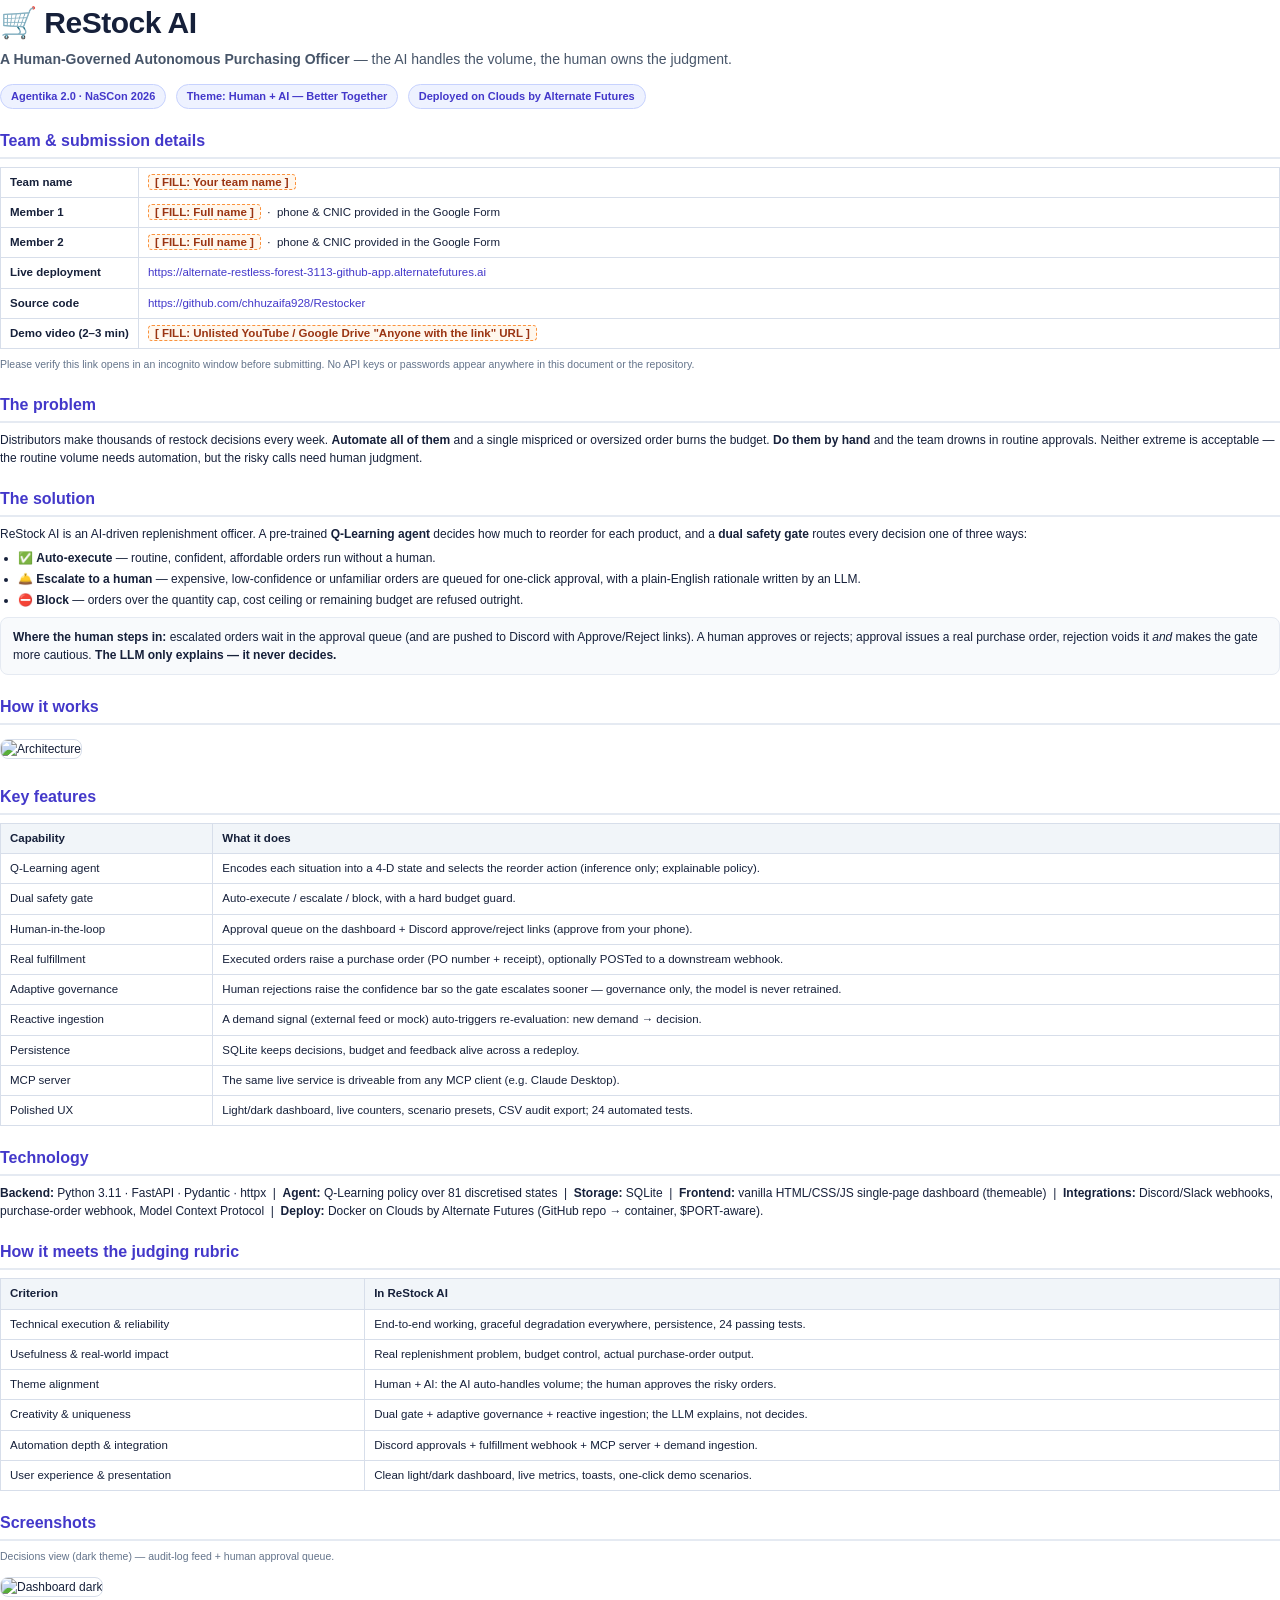
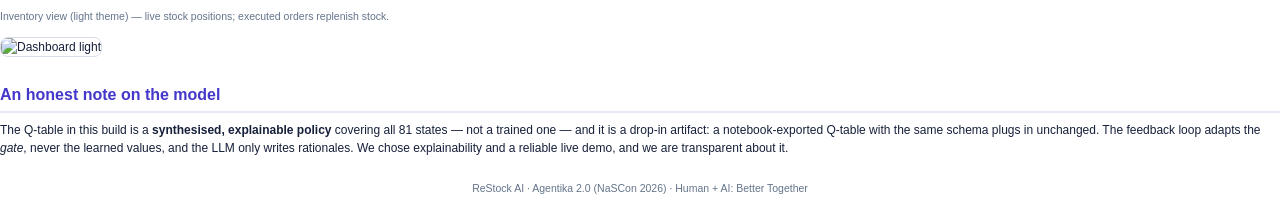
==== docs/submission.html @ a5a56a3f "docs: Agentika 2.0 submission PDF + 2-3 min video script Add submission.html -> Agentika2.0_ReStockA" ====
<!doctype html>
<html lang="en">
<head>
<meta charset="utf-8">
<style>
  @page { size: A4; margin: 16mm 15mm; }
  * { box-sizing: border-box; }
  body { font-family: "Helvetica Neue", Arial, sans-serif; color: #16203a; margin: 0; font-size: 12px; line-height: 1.5; }
  h1 { font-size: 30px; margin: 0 0 4px; letter-spacing: -0.5px; }
  h2 { font-size: 16px; margin: 20px 0 8px; color: #4338ca; border-bottom: 2px solid #e5eaf2; padding-bottom: 4px; }
  h3 { font-size: 13px; margin: 12px 0 4px; }
  p { margin: 6px 0; }
  .tagline { font-size: 14px; color: #475569; margin: 0 0 14px; }
  .badge { display: inline-block; background: #eef2ff; color: #4338ca; border: 1px solid #c7d2fe; border-radius: 999px; padding: 3px 10px; font-size: 11px; font-weight: 700; margin-right: 6px; }
  .fill { background: #fff7ed; border: 1px dashed #fb923c; color: #9a3412; border-radius: 4px; padding: 1px 6px; font-weight: 700; }
  table { width: 100%; border-collapse: collapse; margin: 8px 0; }
  th, td { border: 1px solid #d7deea; padding: 6px 9px; text-align: left; vertical-align: top; font-size: 11.5px; }
  th { background: #f1f5f9; font-weight: 700; }
  ul { margin: 6px 0; padding-left: 18px; }
  li { margin: 3px 0; }
  a { color: #4338ca; text-decoration: none; word-break: break-all; }
  .links td:first-child { white-space: nowrap; font-weight: 700; width: 130px; }
  .hero { width: 100%; border: 1px solid #d7deea; border-radius: 8px; margin: 6px 0; }
  .two { display: flex; gap: 8px; }
  .two img { width: 50%; border: 1px solid #d7deea; border-radius: 8px; }
  .muted { color: #64748b; font-size: 10.5px; }
  .pagebreak { page-break-before: always; }
  .card { background: #f8fafc; border: 1px solid #e5eaf2; border-radius: 8px; padding: 10px 12px; margin: 8px 0; }
  .center { text-align: center; }
</style>
</head>
<body>

  <h1>🛒 ReStock AI</h1>
  <p class="tagline"><strong>A Human-Governed Autonomous Purchasing Officer</strong> — the AI handles the volume, the human owns the judgment.</p>
  <span class="badge">Agentika 2.0 · NaSCon 2026</span>
  <span class="badge">Theme: Human + AI — Better Together</span>
  <span class="badge">Deployed on Clouds by Alternate Futures</span>

  <h2>Team &amp; submission details</h2>
  <table class="links">
    <tr><td>Team name</td><td><span class="fill">[ FILL: Your team name ]</span></td></tr>
    <tr><td>Member 1</td><td><span class="fill">[ FILL: Full name ]</span> &nbsp;·&nbsp; phone &amp; CNIC provided in the Google Form</td></tr>
    <tr><td>Member 2</td><td><span class="fill">[ FILL: Full name ]</span> &nbsp;·&nbsp; phone &amp; CNIC provided in the Google Form</td></tr>
    <tr><td>Live deployment</td><td><a href="https://alternate-restless-forest-3113-github-app.alternatefutures.ai">https://alternate-restless-forest-3113-github-app.alternatefutures.ai</a></td></tr>
    <tr><td>Source code</td><td><a href="https://github.com/chhuzaifa928/Restocker">https://github.com/chhuzaifa928/Restocker</a></td></tr>
    <tr><td>Demo video (2–3 min)</td><td><span class="fill">[ FILL: Unlisted YouTube / Google Drive "Anyone with the link" URL ]</span></td></tr>
  </table>
  <p class="muted">Please verify this link opens in an incognito window before submitting. No API keys or passwords appear anywhere in this document or the repository.</p>

  <h2>The problem</h2>
  <p>Distributors make thousands of restock decisions every week. <strong>Automate all of them</strong> and a single mispriced or oversized order burns the budget. <strong>Do them by hand</strong> and the team drowns in routine approvals. Neither extreme is acceptable — the routine volume needs automation, but the risky calls need human judgment.</p>

  <h2>The solution</h2>
  <p>ReStock AI is an AI-driven replenishment officer. A pre-trained <strong>Q-Learning agent</strong> decides how much to reorder for each product, and a <strong>dual safety gate</strong> routes every decision one of three ways:</p>
  <ul>
    <li>✅ <strong>Auto-execute</strong> — routine, confident, affordable orders run without a human.</li>
    <li>🛎️ <strong>Escalate to a human</strong> — expensive, low-confidence or unfamiliar orders are queued for one-click approval, with a plain-English rationale written by an LLM.</li>
    <li>⛔ <strong>Block</strong> — orders over the quantity cap, cost ceiling or remaining budget are refused outright.</li>
  </ul>
  <div class="card"><strong>Where the human steps in:</strong> escalated orders wait in the approval queue (and are pushed to Discord with Approve/Reject links). A human approves or rejects; approval issues a real purchase order, rejection voids it <em>and</em> makes the gate more cautious. <strong>The LLM only explains — it never decides.</strong></div>

  <h2>How it works</h2>
  <img class="hero" src="file:///home/user/Restocker/docs/architecture.svg" alt="Architecture">

  <div class="pagebreak"></div>
  <h2>Key features</h2>
  <table>
    <tr><th>Capability</th><th>What it does</th></tr>
    <tr><td>Q-Learning agent</td><td>Encodes each situation into a 4-D state and selects the reorder action (inference only; explainable policy).</td></tr>
    <tr><td>Dual safety gate</td><td>Auto-execute / escalate / block, with a hard budget guard.</td></tr>
    <tr><td>Human-in-the-loop</td><td>Approval queue on the dashboard + Discord approve/reject links (approve from your phone).</td></tr>
    <tr><td>Real fulfillment</td><td>Executed orders raise a purchase order (PO number + receipt), optionally POSTed to a downstream webhook.</td></tr>
    <tr><td>Adaptive governance</td><td>Human rejections raise the confidence bar so the gate escalates sooner — governance only, the model is never retrained.</td></tr>
    <tr><td>Reactive ingestion</td><td>A demand signal (external feed or mock) auto-triggers re-evaluation: new demand → decision.</td></tr>
    <tr><td>Persistence</td><td>SQLite keeps decisions, budget and feedback alive across a redeploy.</td></tr>
    <tr><td>MCP server</td><td>The same live service is driveable from any MCP client (e.g. Claude Desktop).</td></tr>
    <tr><td>Polished UX</td><td>Light/dark dashboard, live counters, scenario presets, CSV audit export; 24 automated tests.</td></tr>
  </table>

  <h2>Technology</h2>
  <p><strong>Backend:</strong> Python 3.11 · FastAPI · Pydantic · httpx &nbsp;|&nbsp; <strong>Agent:</strong> Q-Learning policy over 81 discretised states &nbsp;|&nbsp; <strong>Storage:</strong> SQLite &nbsp;|&nbsp; <strong>Frontend:</strong> vanilla HTML/CSS/JS single-page dashboard (themeable) &nbsp;|&nbsp; <strong>Integrations:</strong> Discord/Slack webhooks, purchase-order webhook, Model Context Protocol &nbsp;|&nbsp; <strong>Deploy:</strong> Docker on Clouds by Alternate Futures (GitHub repo → container, $PORT-aware).</p>

  <h2>How it meets the judging rubric</h2>
  <table>
    <tr><th>Criterion</th><th>In ReStock AI</th></tr>
    <tr><td>Technical execution &amp; reliability</td><td>End-to-end working, graceful degradation everywhere, persistence, 24 passing tests.</td></tr>
    <tr><td>Usefulness &amp; real-world impact</td><td>Real replenishment problem, budget control, actual purchase-order output.</td></tr>
    <tr><td>Theme alignment</td><td>Human + AI: the AI auto-handles volume; the human approves the risky orders.</td></tr>
    <tr><td>Creativity &amp; uniqueness</td><td>Dual gate + adaptive governance + reactive ingestion; the LLM explains, not decides.</td></tr>
    <tr><td>Automation depth &amp; integration</td><td>Discord approvals + fulfillment webhook + MCP server + demand ingestion.</td></tr>
    <tr><td>User experience &amp; presentation</td><td>Clean light/dark dashboard, live metrics, toasts, one-click demo scenarios.</td></tr>
  </table>

  <div class="pagebreak"></div>
  <h2>Screenshots</h2>
  <p class="muted">Decisions view (dark theme) — audit-log feed + human approval queue.</p>
  <img class="hero" src="file:///home/user/Restocker/docs/dashboard-dark.png" alt="Dashboard dark">
  <p class="muted">Inventory view (light theme) — live stock positions; executed orders replenish stock.</p>
  <img class="hero" src="file:///home/user/Restocker/docs/dashboard-light.png" alt="Dashboard light">

  <h2>An honest note on the model</h2>
  <p>The Q-table in this build is a <strong>synthesised, explainable policy</strong> covering all 81 states — not a trained one — and it is a drop-in artifact: a notebook-exported Q-table with the same schema plugs in unchanged. The feedback loop adapts the <em>gate</em>, never the learned values, and the LLM only writes rationales. We chose explainability and a reliable live demo, and we are transparent about it.</p>

  <p class="center muted" style="margin-top:24px;">ReStock AI · Agentika 2.0 (NaSCon 2026) · Human + AI: Better Together</p>

</body>
</html>
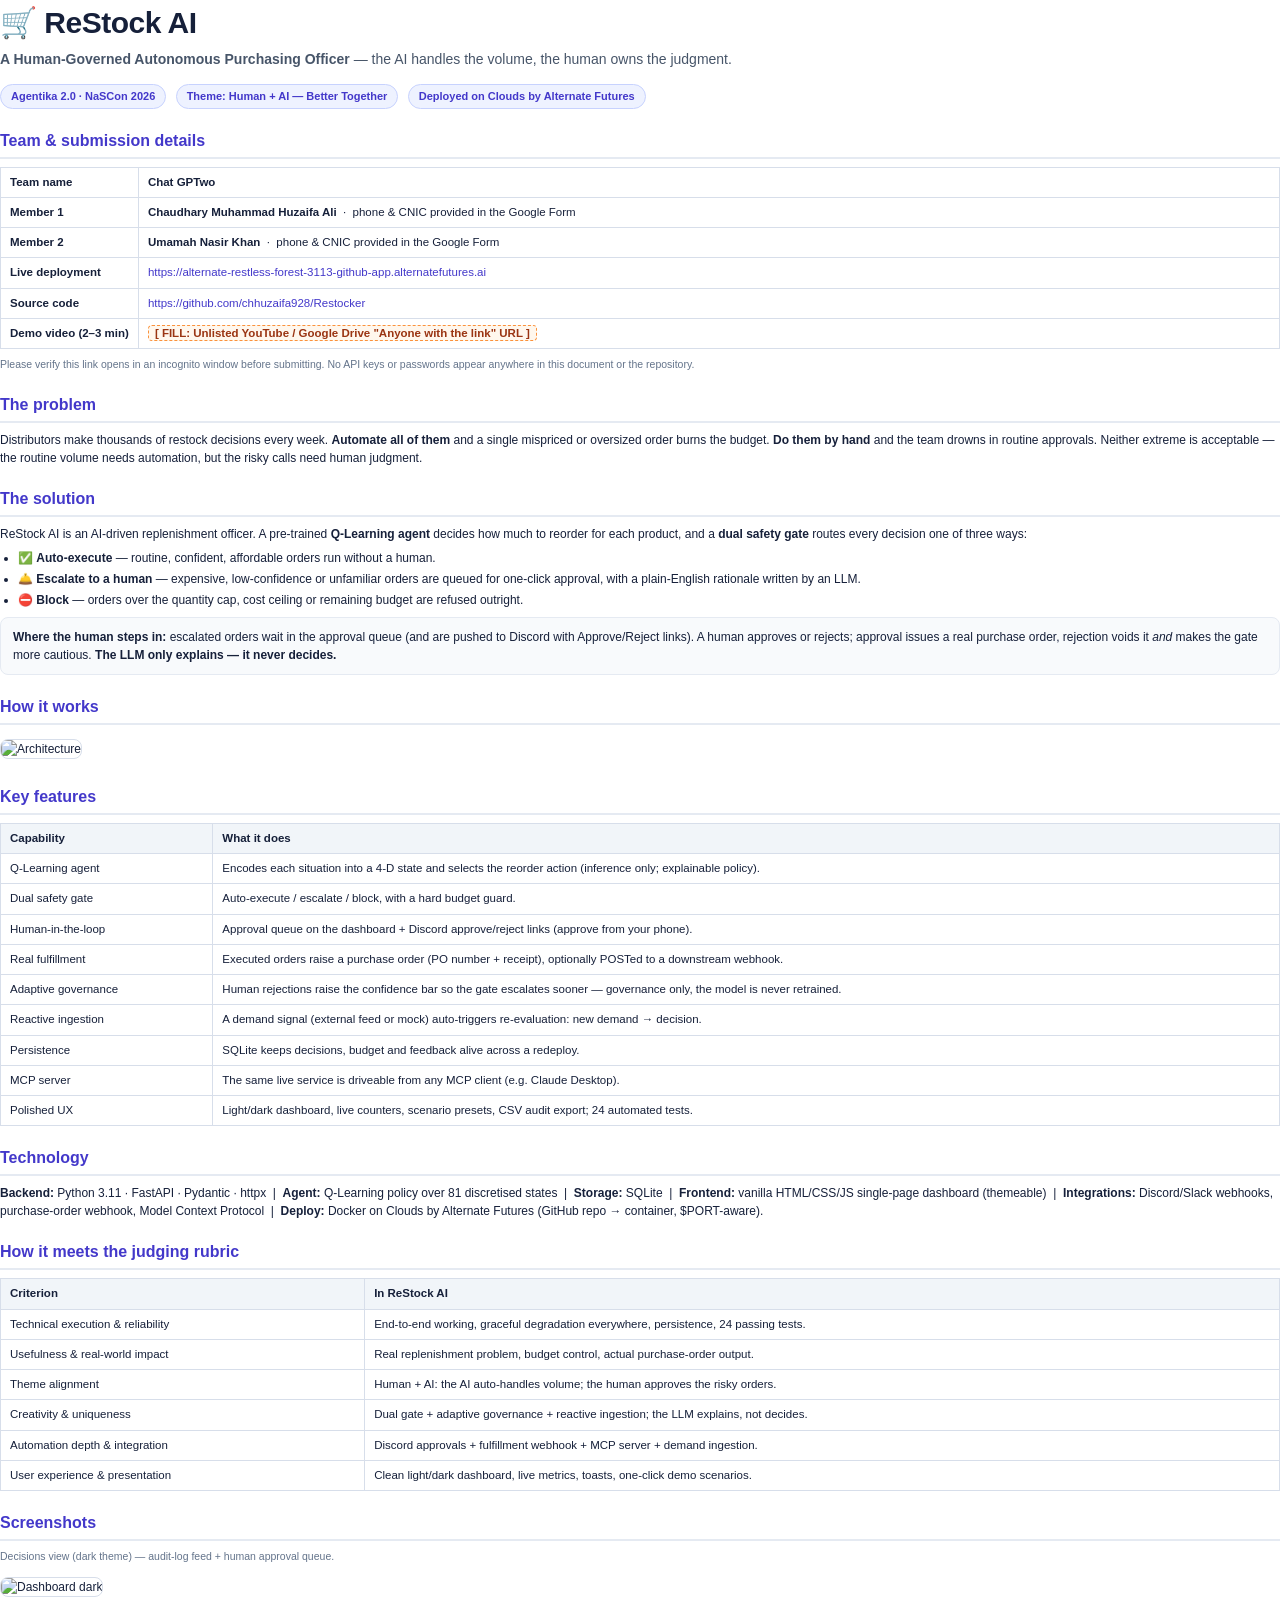
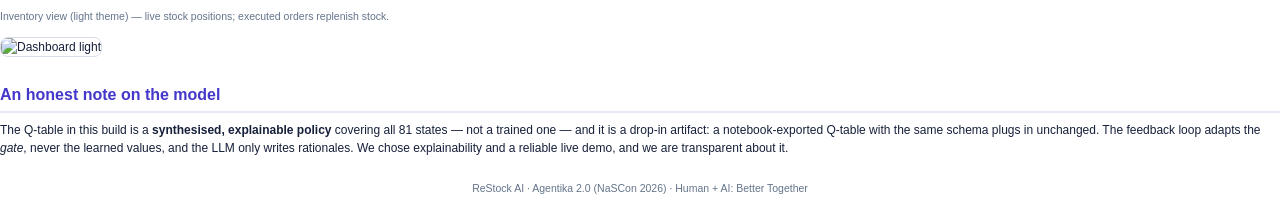
==== commit 0300f7d5: "docs: fill submission PDF with team Chat GPTwo and member names Co-Authored-By: Claude Opus 4.8 <nor" ====
--- a/docs/submission.html
+++ b/docs/submission.html
@@ -39,9 +39,9 @@
 
   <h2>Team &amp; submission details</h2>
   <table class="links">
-    <tr><td>Team name</td><td><span class="fill">[ FILL: Your team name ]</span></td></tr>
-    <tr><td>Member 1</td><td><span class="fill">[ FILL: Full name ]</span> &nbsp;·&nbsp; phone &amp; CNIC provided in the Google Form</td></tr>
-    <tr><td>Member 2</td><td><span class="fill">[ FILL: Full name ]</span> &nbsp;·&nbsp; phone &amp; CNIC provided in the Google Form</td></tr>
+    <tr><td>Team name</td><td><strong>Chat GPTwo</strong></td></tr>
+    <tr><td>Member 1</td><td><strong>Chaudhary Muhammad Huzaifa Ali</strong> &nbsp;·&nbsp; phone &amp; CNIC provided in the Google Form</td></tr>
+    <tr><td>Member 2</td><td><strong>Umamah Nasir Khan</strong> &nbsp;·&nbsp; phone &amp; CNIC provided in the Google Form</td></tr>
     <tr><td>Live deployment</td><td><a href="https://alternate-restless-forest-3113-github-app.alternatefutures.ai">https://alternate-restless-forest-3113-github-app.alternatefutures.ai</a></td></tr>
     <tr><td>Source code</td><td><a href="https://github.com/chhuzaifa928/Restocker">https://github.com/chhuzaifa928/Restocker</a></td></tr>
     <tr><td>Demo video (2–3 min)</td><td><span class="fill">[ FILL: Unlisted YouTube / Google Drive "Anyone with the link" URL ]</span></td></tr>
